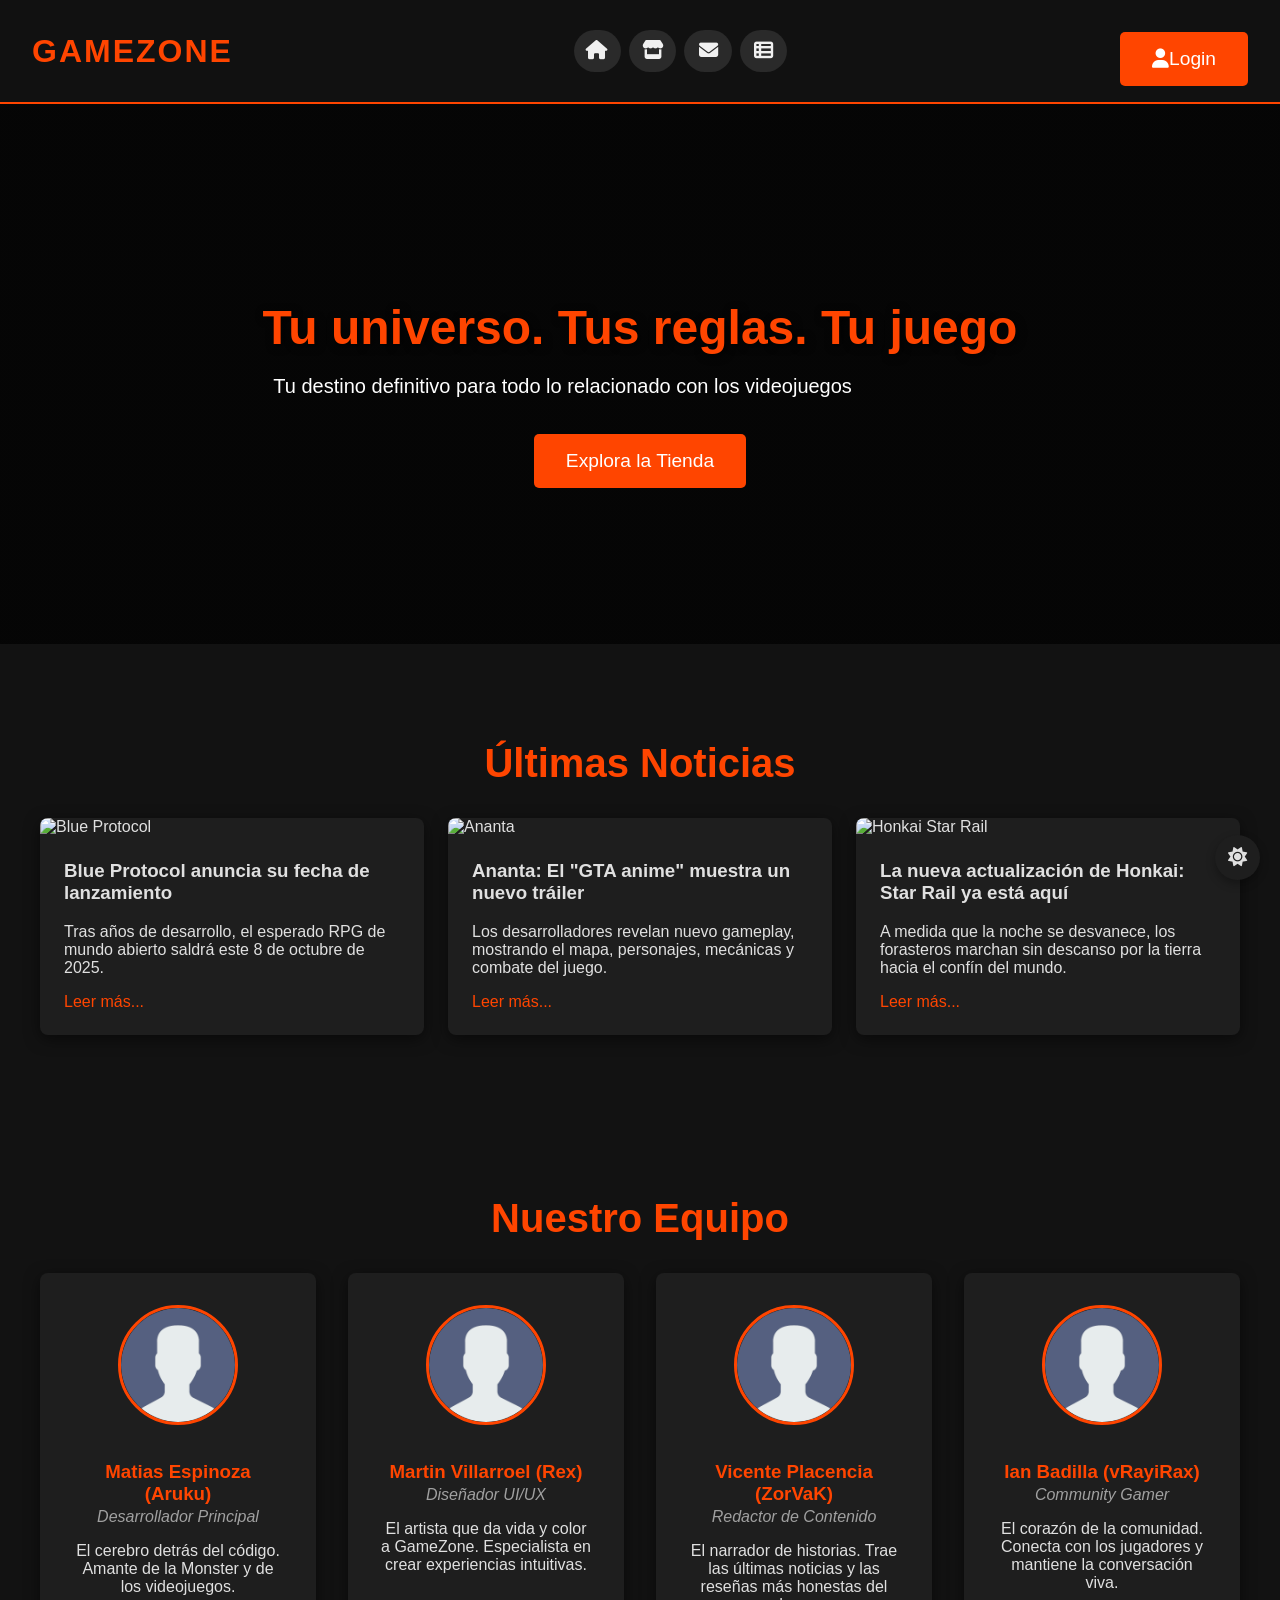
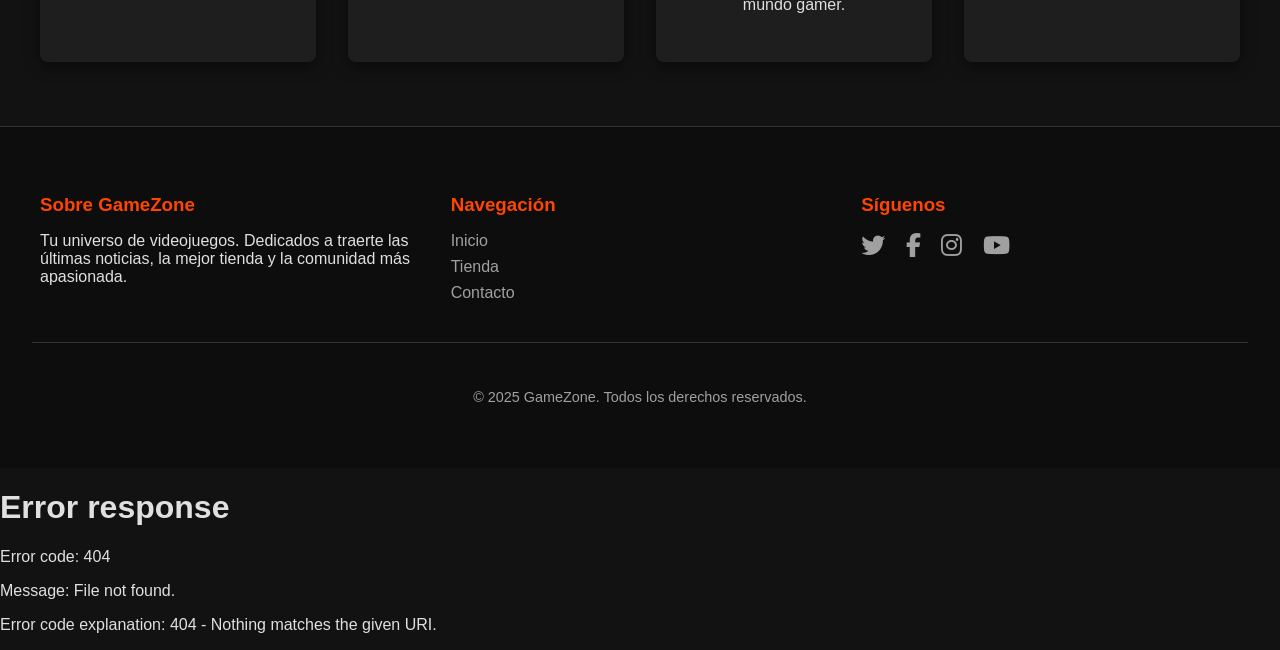
==== index.html @ aff03f30 "Evaluacion2" ====
<!DOCTYPE html>
<html lang="es">
<head>
    <meta charset="UTF-8">
    <meta name="viewport" content="width=device-width, initial-scale=1.0">
    <title>Inicio - GameZone</title>
    <link rel="stylesheet" href="https://cdnjs.cloudflare.com/ajax/libs/font-awesome/6.5.2/css/all.min.css">
    <link rel="stylesheet" href="/assets/css/style.css">
</head>
<body>

    <header>
    <h1><a href="index.html">GameZone</a></h1>

    <nav>
        <a href="index.html" class="nav-link"><i class="fas fa-home"></i><span class="nav-text">Inicio</span></a>
        <a href="tienda.html" class="nav-link"><i class="fas fa-store"></i><span class="nav-text">Tienda</span></a>
        <a href="contacto.html" class="nav-link"><i class="fas fa-envelope"></i><span class="nav-text">Contacto</span></a>
        <a href="categorias.html" class="nav-link"><i class="fas fa-th-list"></i><span class="nav-text">Categorías</span></a>
    </nav>

    <div class="header-actions">
        <a href="index.html#login" id="login-button" class="cta-button"><i class="fas fa-user"></i><span>Login</span></a>
        <a href="admin.html" id="admin-panel-link" class="action-button hidden"><i class="fas fa-user-shield"></i></a>
        <a href="#" id="cart-button" class="action-button hidden">
            <i class="fas fa-shopping-cart"></i>
            <span id="cart-badge" class="cart-badge hidden">0</span>
        </a>
        <div id="profile-menu" class="profile-menu hidden">
            <img src="" alt="Foto de perfil" id="profile-pic-header">
            <div class="dropdown-content">
                <a href="cuenta.html">Mi Cuenta</a>
                <a href="#" id="logout-btn">Cerrar Sesión</a>
            </div>
        </div>
    </div>
</header>

    <div id="login-modal-overlay" class="modal-overlay hidden">
    <div class="modal-container">
        <button id="close-login-modal-btn" class="close-btn">&times;</button>
        <div class="modal-content">
            <h3>Bienvenido de Nuevo</h3>
            <form id="login-form">
                <div class="form-group"><label for="login-email">Email</label><input type="email" id="login-email" required></div>
                <div class="form-group"><label for="login-password">Contraseña</label><input type="password" id="login-password" required></div>
                <button type="submit" class="cta-button form-button">Entrar</button>
            </form>
            <div class="modal-links">
                <a href="#" id="forgot-password-link">¿Olvidaste tu contraseña?</a>
                <a href="#" id="show-register-link">Crear una cuenta</a>
            </div>
        </div>
    </div>
</div>

<div id="register-modal-overlay" class="modal-overlay hidden">
    <div class="modal-container">
        <button id="close-register-modal-btn" class="close-btn">&times;</button>
        <div class="modal-content">
            <h3>Crea tu Cuenta</h3>
            <form id="register-form">
                <div class="form-group"><label for="register-username">Nombre de Usuario</label><input type="text" id="register-username" required></div>
                <div class="form-group"><label for="register-email">Email</label><input type="email" id="register-email" required></div>
                <div class="form-group"><label for="register-password">Contraseña</label><input type="password" id="register-password" required></div>
                <button type="submit" class="cta-button form-button">Registrarse</button>
            </form>
            <div class="modal-links">
                <a href="#" id="show-login-link">¿Ya tienes una cuenta? Inicia sesión</a>
            </div>
        </div>
    </div>
</div>

<div id="forgot-password-modal-overlay" class="modal-overlay hidden">
    <div class="modal-container">
        <button id="close-forgot-modal-btn" class="close-btn">&times;</button>
        <div class="modal-content">
            <h3>Recuperar Contraseña</h3>
            <p>Ingresa tu email y te mostraremos tu contraseña actual.</p>
            <form id="forgot-password-form">
                <div class="form-group"><label for="forgot-email">Email</label><input type="email" id="forgot-email" required></div>
                <button type="submit" class="cta-button form-button">Recuperar</button>
            </form>
            <div class="modal-links">
                <a href="#" id="back-to-login-link">Volver a Iniciar Sesión</a>
            </div>
        </div>
    </div>
</div>

    <main>
        <section id="hero">
            <div class="hero-content">
                <h2>Tu universo. Tus reglas. Tu juego</h2>
                <p>Tu destino definitivo para todo lo relacionado con los videojuegos</p>
                <a href="tienda.html" class="cta-button">Explora la Tienda</a>
            </div>
        </section>

        <section id="noticias">
            <h2>Últimas Noticias</h2>
            <div class="cards-container">
                <article class="card">
                    <img src="https://cdn1.epicgames.com/spt-assets/46fa0e1a8f734f27bf947f304224d1fd/blue-protocol-star-resonance-1mf5f.png" alt="Blue Protocol">
                    <div class="card-content">
                        <h3>Blue Protocol anuncia su fecha de lanzamiento</h3>
                        <p>Tras años de desarrollo, el esperado RPG de mundo abierto saldrá este 8 de octubre de 2025.</p>
                        <a href="#">Leer más...</a>
                    </div>
                </article>
                <article class="card">
                    <img src="https://www.anantagame.com/images/20250922/1758531082979_b6414f6476.png" alt="Ananta">
                    <div class="card-content">
                        <h3>Ananta: El "GTA anime" muestra un nuevo tráiler</h3>
                        <p>Los desarrolladores revelan nuevo gameplay, mostrando el mapa, personajes, mecánicas y combate del juego.</p>
                        <a href="#">Leer más...</a>
                    </div>
                </article>
                <article class="card">
                    <img src="https://cdn1.epicgames.com/spt-assets/6f3979ff608f42e286c83507a69b27f5/honkai-star-rail-5j6ol.jpg" alt="Honkai Star Rail">
                    <div class="card-content">
                        <h3>La nueva actualización de Honkai: Star Rail ya está aquí</h3>
                        <p>A medida que la noche se desvanece, los forasteros marchan sin descanso por la tierra hacia el confín del mundo.</p>
                        <a href="#">Leer más...</a>
                    </div>
                </article>
            </div>
        </section>

        <section id="sobre-nosotros">
            <h2>Nuestro Equipo</h2>
            <div class="team-container">
                <div class="team-card">
                    <img src="/assets/img/new-user.png" alt="Matias Espinoza">
                    <h3>Matias Espinoza (Aruku)</h3>
                    <h4>Desarrollador Principal</h4>
                    <p>El cerebro detrás del código. Amante de la Monster y de los videojuegos.</p>
                </div>
                <div class="team-card">
                    <img src="/assets/img/new-user.png" alt="Martin Villarroel">
                    <h3>Martin Villarroel (Rex)</h3>
                    <h4>Diseñador UI/UX</h4>
                    <p>El artista que da vida y color a GameZone. Especialista en crear experiencias intuitivas.</p>
                </div>
                <div class="team-card">
                    <img src="/assets/img/new-user.png" alt="Vicente Placencia">
                    <h3>Vicente Placencia (ZorVaK)</h3>
                    <h4>Redactor de Contenido</h4>
                    <p>El narrador de historias. Trae las últimas noticias y las reseñas más honestas del mundo gamer.</p>
                </div>
                <div class="team-card">
                    <img src="/assets/img/new-user.png" alt="Ian Badilla">
                    <h3>Ian Badilla (vRayiRax)</h3>
                    <h4>Community Gamer</h4>
                    <p>El corazón de la comunidad. Conecta con los jugadores y mantiene la conversación viva.</p>
                </div>
            </div>
        </section>
    </main>

    <footer>
        <div class="footer-container">
            <div class="footer-column">
                <h3>Sobre GameZone</h3>
                <p>Tu universo de videojuegos. Dedicados a traerte las últimas noticias, la mejor tienda y la comunidad más apasionada.</p>
            </div>
            <div class="footer-column">
                <h3>Navegación</h3>
                <a href="index.html">Inicio</a>
                <a href="tienda.html">Tienda</a>
                <a href="contacto.html">Contacto</a>
            </div>
            <div class="footer-column">
                <h3>Síguenos</h3>
                <div class="social-links">
                    <a href="#"><i class="fab fa-twitter"></i></a>
                    <a href="#"><i class="fab fa-facebook-f"></i></a>
                    <a href="#"><i class="fab fa-instagram"></i></a>
                    <a href="#"><i class="fab fa-youtube"></i></a>
                </div>
            </div>
        </div>
        <div class="footer-bottom">
            <p>&copy; 2025 GameZone. Todos los derechos reservados.</p>
        </div>
    </footer>

    <button id="theme-toggle-floating" class="action-button floating-btn">
        <i class="fas fa-sun"></i>
    </button>

    <script src="/assets/js/script.js"></script>

</body>
</html>
---- assets/css/style.css ----
/*Temas Variables */
:root {
    --bg-color: #121212;
    --bg-color-secondary: #1e1e1e;
    --bg-color-tertiary: #0d0d0d;
    --text-color: #e0e0e0;
    --text-color-secondary: #a0a0a0;
    --primary-color: #ff4500;
    --primary-color-hover: #e03e00;
    --border-color: #333;
    --shadow-color: rgba(0, 0, 0, 0.5);
    --shadow-color-primary: rgba(255, 69, 0, 0.4);
}

body.light-theme {
    --bg-color: #f4f4f4;
    --bg-color-secondary: #ffffff;
    --bg-color-tertiary: #e9e9e9;
    --text-color: #333333;
    --text-color-secondary: #757575;
    --border-color: #dddddd;
    --shadow-color: rgba(0, 0, 0, 0.1);
    --shadow-color-primary: rgba(255, 69, 0, 0.3);
}

/* 2. Estilos globales */
* {
    box-sizing: border-box;
}

body {
    font-family: 'Segoe UI', Tahoma, Geneva, Verdana, sans-serif;
    margin: 0;
    background-color: var(--bg-color);
    color: var(--text-color);
    transition: background-color 0.3s, color 0.3s;
}

main {
    padding: 0;
}

section {
    padding: 4rem 2rem;
}

section h2 {
    text-align: center;
    font-size: 2.5rem;
    margin-bottom: 2rem;
    color: var(--primary-color);
}

a {
    color: var(--primary-color);
    text-decoration: none;
}

/* 3. Header y navegacion */
header {
    background-color: rgba(18, 18, 18, 0.85);
    padding: 1rem 2rem;
    display: flex;
    justify-content: space-between;
    align-items: center;
    border-bottom: 2px solid var(--primary-color);
    position: sticky;
    top: 0;
    z-index: 100;
    backdrop-filter: blur(10px);
}

header h1 {
    margin: 0;
    font-size: 2rem;
    text-transform: uppercase;
    letter-spacing: 2px;
}

header h1 a {
    color: var(--primary-color);
    text-decoration: none;
}

nav {
    display: flex;
    align-items: center;
}

.nav-link {
    background-color: #2a2a2a;
    color: #f0f0f0;
    text-decoration: none;
    margin-left: 0.5rem;
    display: flex;
    align-items: center;
    padding: 0.7rem;
    border-radius: 50px;
    transition: all 0.4s ease-in-out;
    overflow: hidden;
}

.nav-link .fas {
    font-size: 1.2rem;
    min-width: 25px;
    text-align: center;
}

.nav-link .nav-text {
    width: 0;
    opacity: 0;
    margin-left: 0;
    white-space: nowrap;
    transition: all 0.3s ease-in-out;
}

.nav-link:hover {
    background-color: var(--primary-color);
    color: #fff;
    padding-right: 1rem;
}

.nav-link:hover .nav-text {
    width: auto;
    opacity: 1;
    margin-left: 0.5rem;
}

.header-actions {
    display: flex;
    align-items: center;
    gap: 1rem;
}

.profile-menu {
    position: relative;
    cursor: pointer;
}

.profile-menu img {
    width: 45px;
    height: 45px;
    border-radius: 50%;
    border: 2px solid var(--primary-color);
    object-fit: cover;
}

.dropdown-content {
    display: none;
    position: absolute;
    right: 0;
    background-color: var(--bg-color-secondary);
    min-width: 160px;
    box-shadow: 0px 8px 16px 0px rgba(0,0,0,0.2);
    z-index: 1;
    border-radius: 5px;
    overflow: hidden;
}

.dropdown-content a {
    color: var(--text-color);
    padding: 12px 16px;
    text-decoration: none;
    display: block;
    transition: background-color 0.2s;
}

.dropdown-content a:hover {
    background-color: var(--primary-color);
    color: #fff;
}

.profile-menu:hover .dropdown-content {
    display: block;
}

/* 4. Componentes generales */
.cta-button {
    display: inline-block;
    background-color: var(--primary-color);
    color: #fff;
    padding: 1rem 2rem;
    text-decoration: none;
    font-size: 1.2rem;
    border-radius: 5px;
    margin-top: 1rem;
    border: none;
    cursor: pointer;
    transition: background-color 0.3s ease, transform 0.2s ease;
}

.cta-button:hover {
    background-color: var(--primary-color-hover);
    transform: scale(1.05);
}

.action-button {
    background: var(--bg-color-secondary);
    border: none;
    color: var(--text-color);
    width: 45px;
    height: 45px;
    border-radius: 50%;
    cursor: pointer;
    font-size: 1.2rem;
    display: flex;
    justify-content: center;
    align-items: center;
    text-decoration: none;
    position: relative;
    transition: background-color 0.3s, transform 0.2s;
}

.action-button:hover {
    background: var(--primary-color);
    color: #fff;
    transform: scale(1.1);
}

.cards-container {
    display: grid;
    grid-template-columns: repeat(auto-fit, minmax(300px, 1fr));
    gap: 1.5rem;
    max-width: 1200px;
    margin: 0 auto;
}

.card {
    background-color: var(--bg-color-secondary);
    border-radius: 8px;
    overflow: hidden;
    box-shadow: 0 4px 15px var(--shadow-color);
    transition: transform 0.3s ease, box-shadow 0.3s ease;
}

.card:hover {
    transform: translateY(-10px);
    box-shadow: 0 8px 25px var(--shadow-color-primary);
}

.card img {
    width: 100%;
    height: auto;
    display: block;
}

.card .card-content {
    padding: 1.5rem;
}

.card h3 {
    margin-top: 0;
    color: var(--text-color);
}

/* 5. Estilo de pagina especifica */

/* --- Pagina Index --- */
#hero {
    height: 60vh;
    background-image: linear-gradient(rgba(0,0,0,0.7), rgba(0,0,0,0.7)), url('https://i.imgur.com/8V1c6bH.jpg');
    background-size: cover;
    background-position: center;
    display: flex;
    justify-content: center;
    align-items: center;
    text-align: center;
    color: #fff;
    padding: 0 2rem;
}

#hero h2 {
    font-size: 3rem;
    margin-bottom: 1rem;
    text-shadow: 2px 2px 8px rgba(0, 0, 0, 0.8);
}

#hero p {
    font-size: 1.25rem;
    max-width: 600px;
}

.team-container {
    display: grid;
    grid-template-columns: repeat(auto-fit, minmax(250px, 1fr));
    gap: 2rem;
    max-width: 1200px;
    margin: 0 auto;
}

.team-card {
    background-color: var(--bg-color-secondary);
    border-radius: 8px;
    padding: 2rem;
    text-align: center;
    box-shadow: 0 4px 15px var(--shadow-color);
    transition: transform 0.3s ease, box-shadow 0.3s ease;
}

.team-card:hover {
    transform: translateY(-10px);
    box-shadow: 0 8px 25px var(--shadow-color-primary);
}

.team-card img {
    width: 120px;
    height: 120px;
    border-radius: 50%;
    border: 3px solid var(--primary-color);
    margin-bottom: 1rem;
    object-fit: cover;
}

.team-card h3 {
    color: var(--primary-color);
    margin: 1rem 0 0.2rem 0;
}

.team-card h4 {
    color: var(--text-color-secondary);
    margin: 0;
    font-weight: normal;
    font-style: italic;
}

/* --- Pagina tienda --- */
#store-section {
    max-width: 1200px;
    margin: 0 auto;
    text-align: center;
}

.game-card {
    background-color: var(--bg-color-secondary);
    border-radius: 8px;
    overflow: hidden;
    text-align: left;
    box-shadow: 0 4px 15px var(--shadow-color);
    transition: transform 0.3s ease, box-shadow 0.3s ease;
}

.game-card:hover {
    transform: translateY(-10px);
    box-shadow: 0 8px 25px var(--shadow-color-primary);
}

.game-card img {
    width: 100%;
    height: auto;
    display: block;
}

.game-card-content {
    padding: 1.5rem;
}

.game-card .game-genre {
    font-size: 0.9rem;
    color: var(--text-color-secondary);
    margin: 0 0 1rem 0;
}

.game-card .game-price {
    font-size: 1.5rem;
    font-weight: bold;
    color: var(--primary-color);
    margin-bottom: 1.5rem;
}

.game-card .cta-button {
    width: 100%;
    text-align: center;
}

.store-filters {
    display: flex;
    gap: 1rem;
    margin: 2rem 0;
    flex-wrap: wrap;
    justify-content: center;
    align-items: center;
}
.store-filters input, .store-filters select {
    padding: 0.8rem;
    border: 1px solid var(--border-color);
    background-color: var(--bg-color-secondary);
    color: var(--text-color);
    border-radius: 5px;
    font-size: 1rem;
}
.store-filters input {
    width: 100%;
    max-width: 400px;
}

/* --- Pagina Contacto --- */
#contact-section {
    max-width: 1000px;
    margin: 0 auto;
    text-align: center;
}
.contact-container {
    display: flex;
    flex-wrap: wrap;
    gap: 2rem;
    text-align: left;
    margin-top: 2rem;
}
.contact-form {
    flex: 2;
    min-width: 300px;
}
.contact-info {
    flex: 1;
    min-width: 300px;
    background-color: var(--bg-color-secondary);
    padding: 2rem;
    border-radius: 8px;
}
.contact-info i {
    color: var(--primary-color);
    margin-right: 1rem;
    width: 20px;
    text-align: center;
}

/* --- CHECKOUT PAGE --- */
#checkout-section {
    max-width: 1000px;
    margin: 0 auto;
}
.checkout-container {
    display: grid;
    grid-template-columns: 1fr 1fr;
    gap: 2rem;
    margin-top: 2rem;
}
.checkout-summary, .checkout-form {
    background-color: var(--bg-color-secondary);
    padding: 2rem;
    border-radius: 8px;
}
#summary-items-container {
    max-height: 400px;
    overflow-y: auto;
}
.summary-item {
    display: flex;
    align-items: center;
    justify-content: space-between;
    padding: 1rem 0;
    border-bottom: 1px solid var(--border-color);
}
.summary-item img {
    width: 60px;
    height: 34px;
    object-fit: cover;
    border-radius: 4px;
}
.summary-total {
    display: flex;
    justify-content: space-between;
    font-size: 1.5rem;
    font-weight: bold;
    padding-top: 1rem;
    border-top: 2px solid var(--primary-color);
}
.form-group-row {
    display: flex;
    gap: 1rem;
}
@media (max-width: 768px) {
    .checkout-container {
        grid-template-columns: 1fr;
    }
}


/* 6. Modal y overlay */
.modal-overlay {
    position: fixed;
    top: 0;
    left: 0;
    width: 100%;
    height: 100%;
    background-color: rgba(0, 0, 0, 0.7);
    z-index: 2000;
    display: flex;
    justify-content: center;
    align-items: center;
    opacity: 1;
    transition: opacity 0.3s ease;
}

.modal-container {
    background-color: var(--bg-color-secondary);
    padding: 2.5rem;
    border-radius: 10px;
    width: 90%;
    max-width: 400px;
    box-shadow: 0 5px 20px rgba(0,0,0,0.4);
    position: relative;
    transform: scale(1);
    transition: transform 0.3s ease;
}

.modal-overlay.hidden {
    opacity: 0;
    pointer-events: none;
}

.modal-overlay.hidden .modal-container {
    transform: scale(0.9);
}

.close-btn {
    position: absolute;
    top: 10px;
    right: 15px;
    background: none;
    border: none;
    font-size: 2.5rem;
    color: var(--text-color-secondary);
    cursor: pointer;
}

.modal-content h3 {
    text-align: center;
    margin-top: 0;
    margin-bottom: 1.5rem;
}

.form-group {
    margin-bottom: 1rem;
}

.form-group label {
    display: block;
    margin-bottom: 0.5rem;
    font-size: 0.9rem;
    color: var(--text-color-secondary);
}

.form-group input, .form-group textarea {
    width: 100%;
    padding: 0.8rem;
    background-color: var(--bg-color);
    border: 1px solid var(--border-color);
    border-radius: 5px;
    color: var(--text-color);
}

.form-button {
    width: 100%;
    margin-top: 1rem;
    padding: 0.8rem;
}

.modal-links {
    text-align: center;
    margin-top: 1.5rem;
    display: flex;
    flex-direction: column;
    gap: 0.5rem;
}

.modal-links a:hover {
    text-decoration: underline;
}

.cart-badge {
    position: absolute;
    top: -5px;
    right: -10px;
    background-color: #dc3545;
    color: white;
    border-radius: 50%;
    padding: 0.2rem 0.5rem;
    font-size: 0.7rem;
    font-weight: bold;
    border: 2px solid var(--bg-color);
}
#cart-items-container {
    max-height: 400px;
    overflow-y: auto;
    margin-bottom: 1.5rem;
    padding-right: 1rem;
}
.cart-item {
    display: flex;
    align-items: center;
    gap: 1rem;
    border-bottom: 1px solid var(--border-color);
    padding: 1rem 0;
}
.cart-item img {
    width: 80px;
    height: 45px;
    object-fit: cover;
    border-radius: 4px;
}
.cart-item-info {
    flex-grow: 1;
}
.cart-item-info h4 {
    margin: 0;
    font-size: 1rem;
}
.cart-item .remove-from-cart-btn {
    background: none;
    border: none;
    color: #dc3545;
    font-size: 1.2rem;
    cursor: pointer;
}
.cart-summary {
    border-top: 2px solid var(--primary-color);
    padding-top: 1rem;
    text-align: right;
}
.cart-summary p {
    font-size: 1.5rem;
    font-weight: bold;
    margin: 0 0 1.5rem 0;
}
.cart-actions {
    display: flex;
    justify-content: flex-end;
    gap: 1rem;
}

/* 7. Footer */
footer {
    padding: 3rem 2rem;
    background-color: var(--bg-color-tertiary);
    border-top: 1px solid var(--border-color);
}
.footer-container {
    display: grid;
    grid-template-columns: repeat(auto-fit, minmax(250px, 1fr));
    gap: 2rem;
    max-width: 1200px;
    margin: 0 auto 2rem;
}
.footer-column h3 {
    color: var(--primary-color);
    margin-bottom: 1rem;
}
.footer-column a {
    color: var(--text-color-secondary);
    display: block;
    margin-bottom: 0.5rem;
    transition: color 0.2s;
}
.footer-column a:hover {
    color: var(--primary-color);
}
.social-links a {
    display: inline-block;
    margin-right: 1rem;
    font-size: 1.5rem;
}
.footer-bottom {
    text-align: center;
    padding-top: 2rem;
    border-top: 1px solid var(--border-color);
    font-size: 0.9rem;
    color: var(--text-color-secondary);
}

/* 8. Utilidades */
.hidden {
    display: none !important;
}

.floating-btn {
    position: fixed;
    bottom: 20px;
    right: 20px;
    z-index: 1000;
    box-shadow: 0 4px 10px rgba(0,0,0,0.3);
}









/* --- Página Categorías --- */
.categories-hero {
    background: linear-gradient(135deg, var(--primary-color) 0%, #ff6b35 100%);
    padding: 3rem 2rem;
    text-align: center;
    color: white;
}

.categories-hero h1 {
    font-size: 3rem;
    margin-bottom: 1rem;
    text-shadow: 2px 2px 4px rgba(0,0,0,0.3);
}

.categories-hero p {
    font-size: 1.2rem;
    max-width: 600px;
    margin: 0 auto;
}

.categories-grid {
    display: grid;
    grid-template-columns: repeat(auto-fit, minmax(250px, 1fr));
    gap: 1.5rem;
    padding: 3rem 2rem;
    max-width: 1200px;
    margin: 0 auto;
}

.category-card {
    background: var(--primary-color);
    border-radius: 12px;
    padding: 2rem;
    text-align: center;
    box-shadow: 0 8px 25px var(--shadow-color);
    transition: all 0.3s ease;
    border: 3px solid var(--primary-color);
    cursor: pointer;
    min-height: 120px;
    display: flex;
    align-items: center;
    justify-content: center;
}

.category-card:hover {
    background: var(--primary-color-hover);
    border-color: var(--primary-color-hover);
    transform: translateY(-8px);
    box-shadow: 0 12px 35px var(--shadow-color-primary);
}

.category-card h3 {
    color: white;
    margin: 0;
    font-size: 1.5rem;
    font-weight: bold;
    text-shadow: 1px 1px 2px rgba(0,0,0,0.5);
}

@media (max-width: 768px) {
    .categories-grid {
        grid-template-columns: 1fr;
        padding: 2rem 1rem;
    }
    
    .categories-hero h1 {
        font-size: 2.5rem;
    }
}












/* --- Páginas de Categorías Individuales --- */
.category-hero {
    background: linear-gradient(135deg, var(--primary-color) 0%, #ff6b35 100%);
    padding: 3rem 2rem;
    text-align: center;
    color: white;
}

.category-hero h1 {
    font-size: 3rem;
    margin-bottom: 1rem;
    text-shadow: 2px 2px 4px rgba(0,0,0,0.3);
}

.category-hero p {
    font-size: 1.2rem;
    max-width: 600px;
    margin: 0 auto;
}

.featured-game {
    max-width: 800px;
    margin: 3rem auto;
    background: var(--bg-color-secondary);
    border-radius: 12px;
    overflow: hidden;
    box-shadow: 0 8px 25px var(--shadow-color);
}

.featured-game-image {
    width: 100%;
    height: 400px;
    object-fit: cover;
}

.featured-game-content {
    padding: 2rem;
}

.featured-game h2 {
    color: var(--primary-color);
    margin-bottom: 1rem;
}

.featured-game p {
    color: var(--text-color);
    line-height: 1.6;
    margin-bottom: 1.5rem;
}

.featured-game-price {
    font-size: 2rem;
    font-weight: bold;
    color: var(--primary-color);
    text-align: center;
    padding: 1rem;
    border-top: 2px solid var(--border-color);
}

@media (max-width: 768px) {
    .category-hero h1 {
        font-size: 2.5rem;
    }
    
    .featured-game-image {
        height: 250px;
    }
}










/* --- Páginas de Categorías Individuales --- */
.category-hero {
    background: linear-gradient(135deg, var(--primary-color) 0%, #ff6b35 100%);
    padding: 3rem 2rem;
    text-align: center;
    color: white;
}

.category-hero h1 {
    font-size: 3rem;
    margin-bottom: 1rem;
    text-shadow: 2px 2px 4px rgba(0,0,0,0.3);
}

.category-hero p {
    font-size: 1.2rem;
    max-width: 600px;
    margin: 0 auto;
}

/* --- Juegos por Categoría --- */
.category-games-grid {
    display: grid;
    grid-template-columns: repeat(auto-fit, minmax(300px, 1fr));
    gap: 2rem;
    padding: 3rem 2rem;
    max-width: 1200px;
    margin: 0 auto;
}

.category-game-card {
    background: var(--bg-color-secondary);
    border-radius: 12px;
    overflow: hidden;
    box-shadow: 0 8px 25px var(--shadow-color);
    transition: all 0.3s ease;
}

.category-game-card:hover {
    transform: translateY(-5px);
    box-shadow: 0 12px 35px var(--shadow-color-primary);
}

.category-game-image {
    width: 100%;
    height: 200px;
    object-fit: cover;
}

.category-game-content {
    padding: 1.5rem;
}

.category-game-title {
    color: var(--text-color);
    margin: 0 0 1rem 0;
    font-size: 1.3rem;
    min-height: 3rem;
}

.category-game-price {
    font-size: 1.5rem;
    font-weight: bold;
    color: var(--primary-color);
    text-align: center;
    padding: 1rem;
    border-top: 1px solid var(--border-color);
    margin-top: 1rem;
}

@media (max-width: 768px) {
    .category-hero h1 {
        font-size: 2.5rem;
    }
    
    .category-games-grid {
        grid-template-columns: 1fr;
        padding: 2rem 1rem;
    }
    
    .category-game-image {
        height: 180px;
    }
}
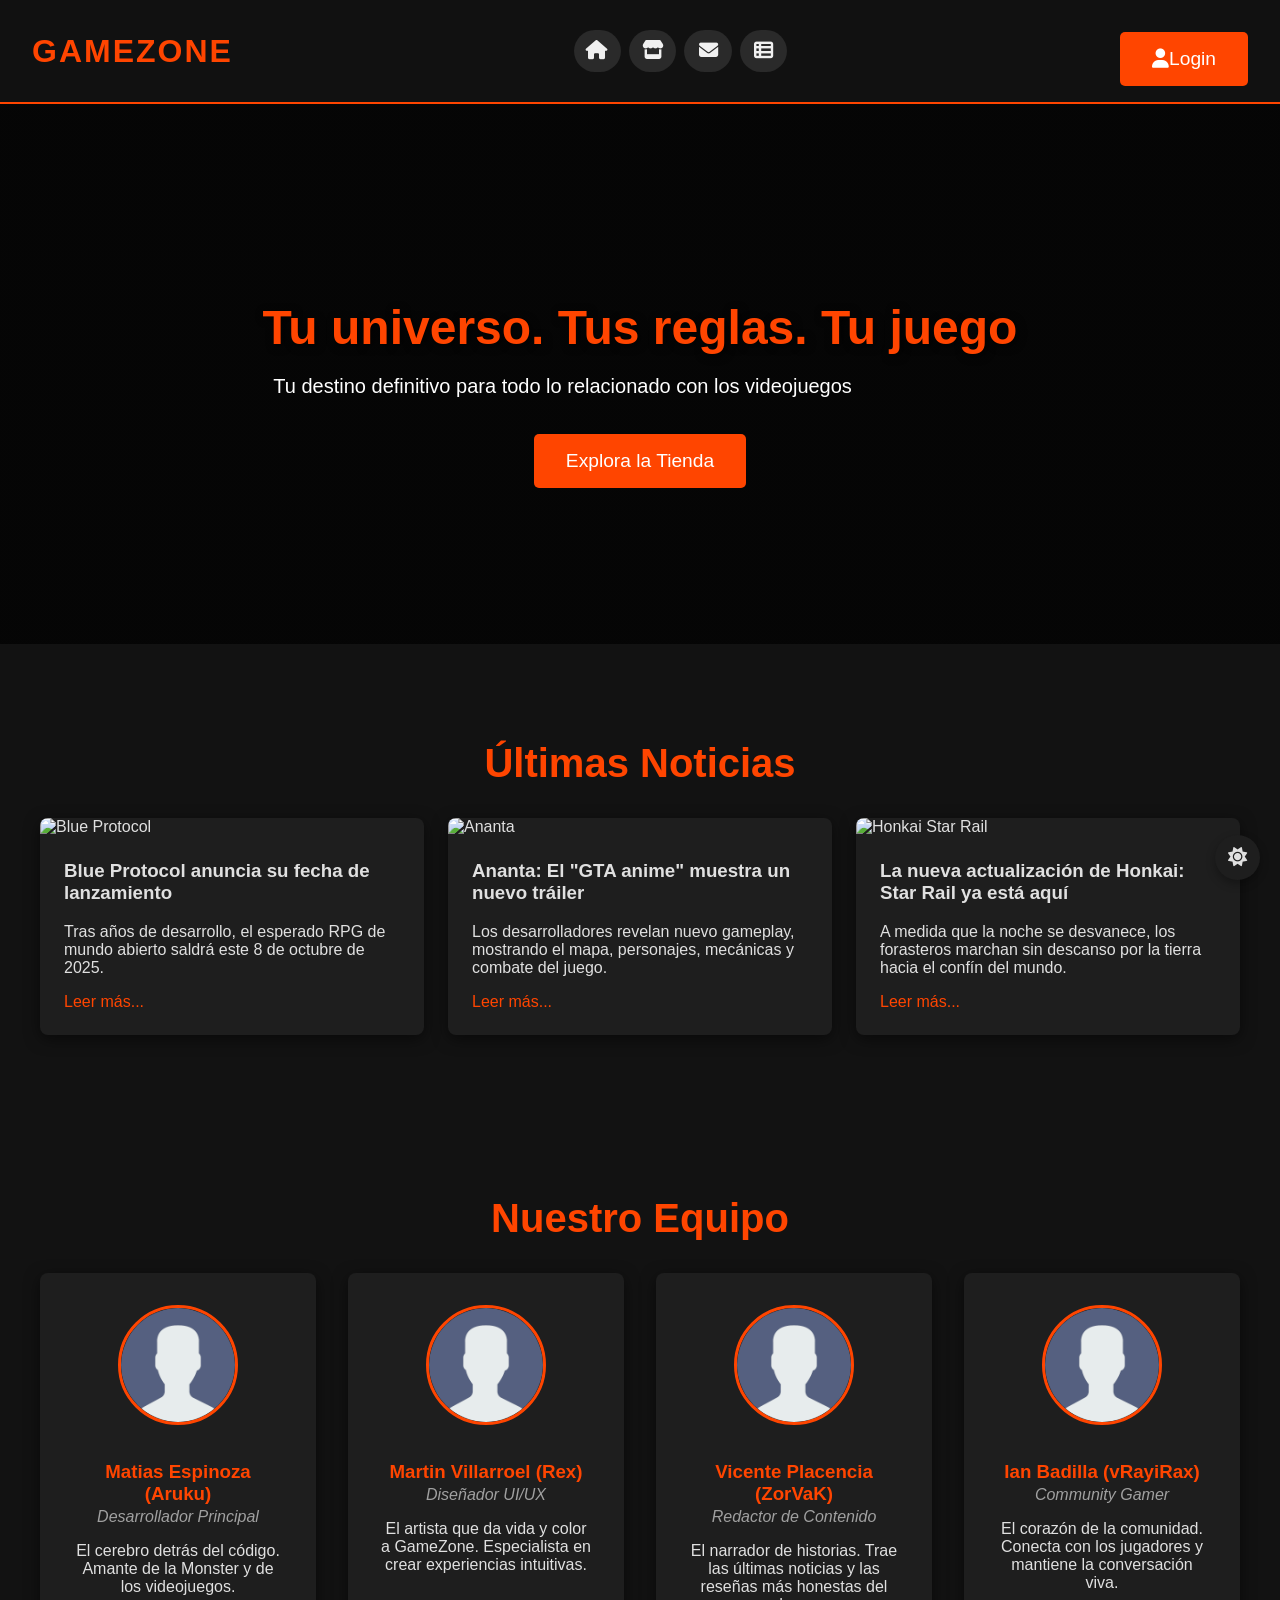
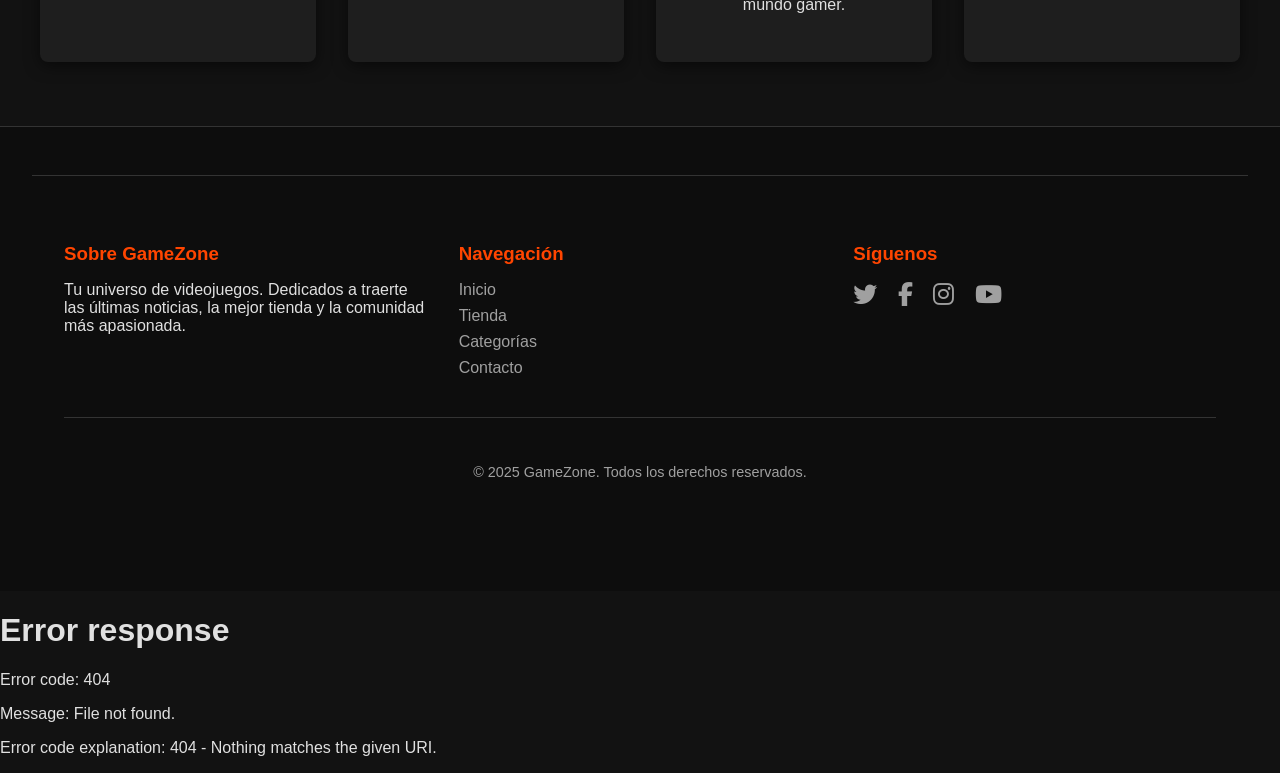
==== commit 395aad56: "Cambios y perfecciones" ====
--- a/index.html
+++ b/index.html
@@ -160,6 +160,7 @@
     </main>
 
     <footer>
+    <footer>
         <div class="footer-container">
             <div class="footer-column">
                 <h3>Sobre GameZone</h3>
@@ -169,6 +170,7 @@
                 <h3>Navegación</h3>
                 <a href="index.html">Inicio</a>
                 <a href="tienda.html">Tienda</a>
+                <a href="categorias.html">Categorías</a>
                 <a href="contacto.html">Contacto</a>
             </div>
             <div class="footer-column">
@@ -186,6 +188,7 @@
         </div>
     </footer>
 
+
     <button id="theme-toggle-floating" class="action-button floating-btn">
         <i class="fas fa-sun"></i>
     </button>
--- a/assets/css/style.css
+++ b/assets/css/style.css
@@ -1,4 +1,3 @@
-/*Temas Variables */
 :root {
     --bg-color: #121212;
     --bg-color-secondary: #1e1e1e;
@@ -23,7 +22,6 @@
     --shadow-color-primary: rgba(255, 69, 0, 0.3);
 }
 
-/* 2. Estilos globales */
 * {
     box-sizing: border-box;
 }
@@ -56,7 +54,6 @@
     text-decoration: none;
 }
 
-/* 3. Header y navegacion */
 header {
     background-color: rgba(18, 18, 18, 0.85);
     padding: 1rem 2rem;
@@ -174,7 +171,6 @@
     display: block;
 }
 
-/* 4. Componentes generales */
 .cta-button {
     display: inline-block;
     background-color: var(--primary-color);
@@ -219,7 +215,7 @@
 
 .cards-container {
     display: grid;
-    grid-template-columns: repeat(auto-fit, minmax(300px, 1fr));
+    grid-template-columns: repeat(auto-fit, minmax(320px, 1fr));
     gap: 1.5rem;
     max-width: 1200px;
     margin: 0 auto;
@@ -253,9 +249,6 @@
     color: var(--text-color);
 }
 
-/* 5. Estilo de pagina especifica */
-
-/* --- Pagina Index --- */
 #hero {
     height: 60vh;
     background-image: linear-gradient(rgba(0,0,0,0.7), rgba(0,0,0,0.7)), url('https://i.imgur.com/8V1c6bH.jpg');
@@ -323,7 +316,6 @@
     font-style: italic;
 }
 
-/* --- Pagina tienda --- */
 #store-section {
     max-width: 1200px;
     margin: 0 auto;
@@ -337,6 +329,9 @@
     text-align: left;
     box-shadow: 0 4px 15px var(--shadow-color);
     transition: transform 0.3s ease, box-shadow 0.3s ease;
+    display: flex;
+    flex-direction: column;
+    height: 450px;
 }
 
 .game-card:hover {
@@ -346,12 +341,25 @@
 
 .game-card img {
     width: 100%;
-    height: auto;
+    height: 200px;
+    object-fit: cover;
     display: block;
 }
 
 .game-card-content {
     padding: 1.5rem;
+    flex-grow: 1;
+    display: flex;
+    flex-direction: column;
+    justify-content: space-between;
+}
+
+.game-card h3 {
+    margin: 0 0 0.5rem 0;
+    color: var(--text-color);
+    font-size: 1.2rem;
+    min-height: 2.8rem;
+    line-height: 1.3;
 }
 
 .game-card .game-genre {
@@ -364,12 +372,16 @@
     font-size: 1.5rem;
     font-weight: bold;
     color: var(--primary-color);
-    margin-bottom: 1.5rem;
+    margin: 1rem 0;
+    text-align: center;
 }
 
 .game-card .cta-button {
     width: 100%;
     text-align: center;
+    padding: 0.8rem 1rem;
+    font-size: 1rem;
+    margin-top: auto;
 }
 
 .store-filters {
@@ -393,7 +405,6 @@
     max-width: 400px;
 }
 
-/* --- Pagina Contacto --- */
 #contact-section {
     max-width: 1000px;
     margin: 0 auto;
@@ -424,7 +435,6 @@
     text-align: center;
 }
 
-/* --- CHECKOUT PAGE --- */
 #checkout-section {
     max-width: 1000px;
     margin: 0 auto;
@@ -475,8 +485,6 @@
     }
 }
 
-
-/* 6. Modal y overlay */
 .modal-overlay {
     position: fixed;
     top: 0;
@@ -629,7 +637,6 @@
     gap: 1rem;
 }
 
-/* 7. Footer */
 footer {
     padding: 3rem 2rem;
     background-color: var(--bg-color-tertiary);
@@ -668,7 +675,6 @@
     color: var(--text-color-secondary);
 }
 
-/* 8. Utilidades */
 .hidden {
     display: none !important;
 }
@@ -681,15 +687,6 @@
     box-shadow: 0 4px 10px rgba(0,0,0,0.3);
 }
 
-
-
-
-
-
-
-
-
-/* --- Página Categorías --- */
 .categories-hero {
     background: linear-gradient(135deg, var(--primary-color) 0%, #ff6b35 100%);
     padding: 3rem 2rem;
@@ -759,18 +756,6 @@
     }
 }
 
-
-
-
-
-
-
-
-
-
-
-
-/* --- Páginas de Categorías Individuales --- */
 .category-hero {
     background: linear-gradient(135deg, var(--primary-color) 0%, #ff6b35 100%);
     padding: 3rem 2rem;
@@ -839,16 +824,6 @@
     }
 }
 
-
-
-
-
-
-
-
-
-
-/* --- Páginas de Categorías Individuales --- */
 .category-hero {
     background: linear-gradient(135deg, var(--primary-color) 0%, #ff6b35 100%);
     padding: 3rem 2rem;
@@ -868,7 +843,6 @@
     margin: 0 auto;
 }
 
-/* --- Juegos por Categoría --- */
 .category-games-grid {
     display: grid;
     grid-template-columns: repeat(auto-fit, minmax(300px, 1fr));
@@ -884,6 +858,9 @@
     overflow: hidden;
     box-shadow: 0 8px 25px var(--shadow-color);
     transition: all 0.3s ease;
+    display: flex;
+    flex-direction: column;
+    height: 380px;
 }
 
 .category-game-card:hover {
@@ -899,6 +876,10 @@
 
 .category-game-content {
     padding: 1.5rem;
+    flex-grow: 1;
+    display: flex;
+    flex-direction: column;
+    justify-content: space-between;
 }
 
 .category-game-title {
@@ -906,16 +887,17 @@
     margin: 0 0 1rem 0;
     font-size: 1.3rem;
     min-height: 3rem;
+    line-height: 1.3;
 }
 
 .category-game-price {
-    font-size: 1.5rem;
+    font-size: 1.6rem;
     font-weight: bold;
     color: var(--primary-color);
     text-align: center;
-    padding: 1rem;
+    padding: 1.2rem;
     border-top: 1px solid var(--border-color);
-    margin-top: 1rem;
+    margin-top: auto;
 }
 
 @media (max-width: 768px) {
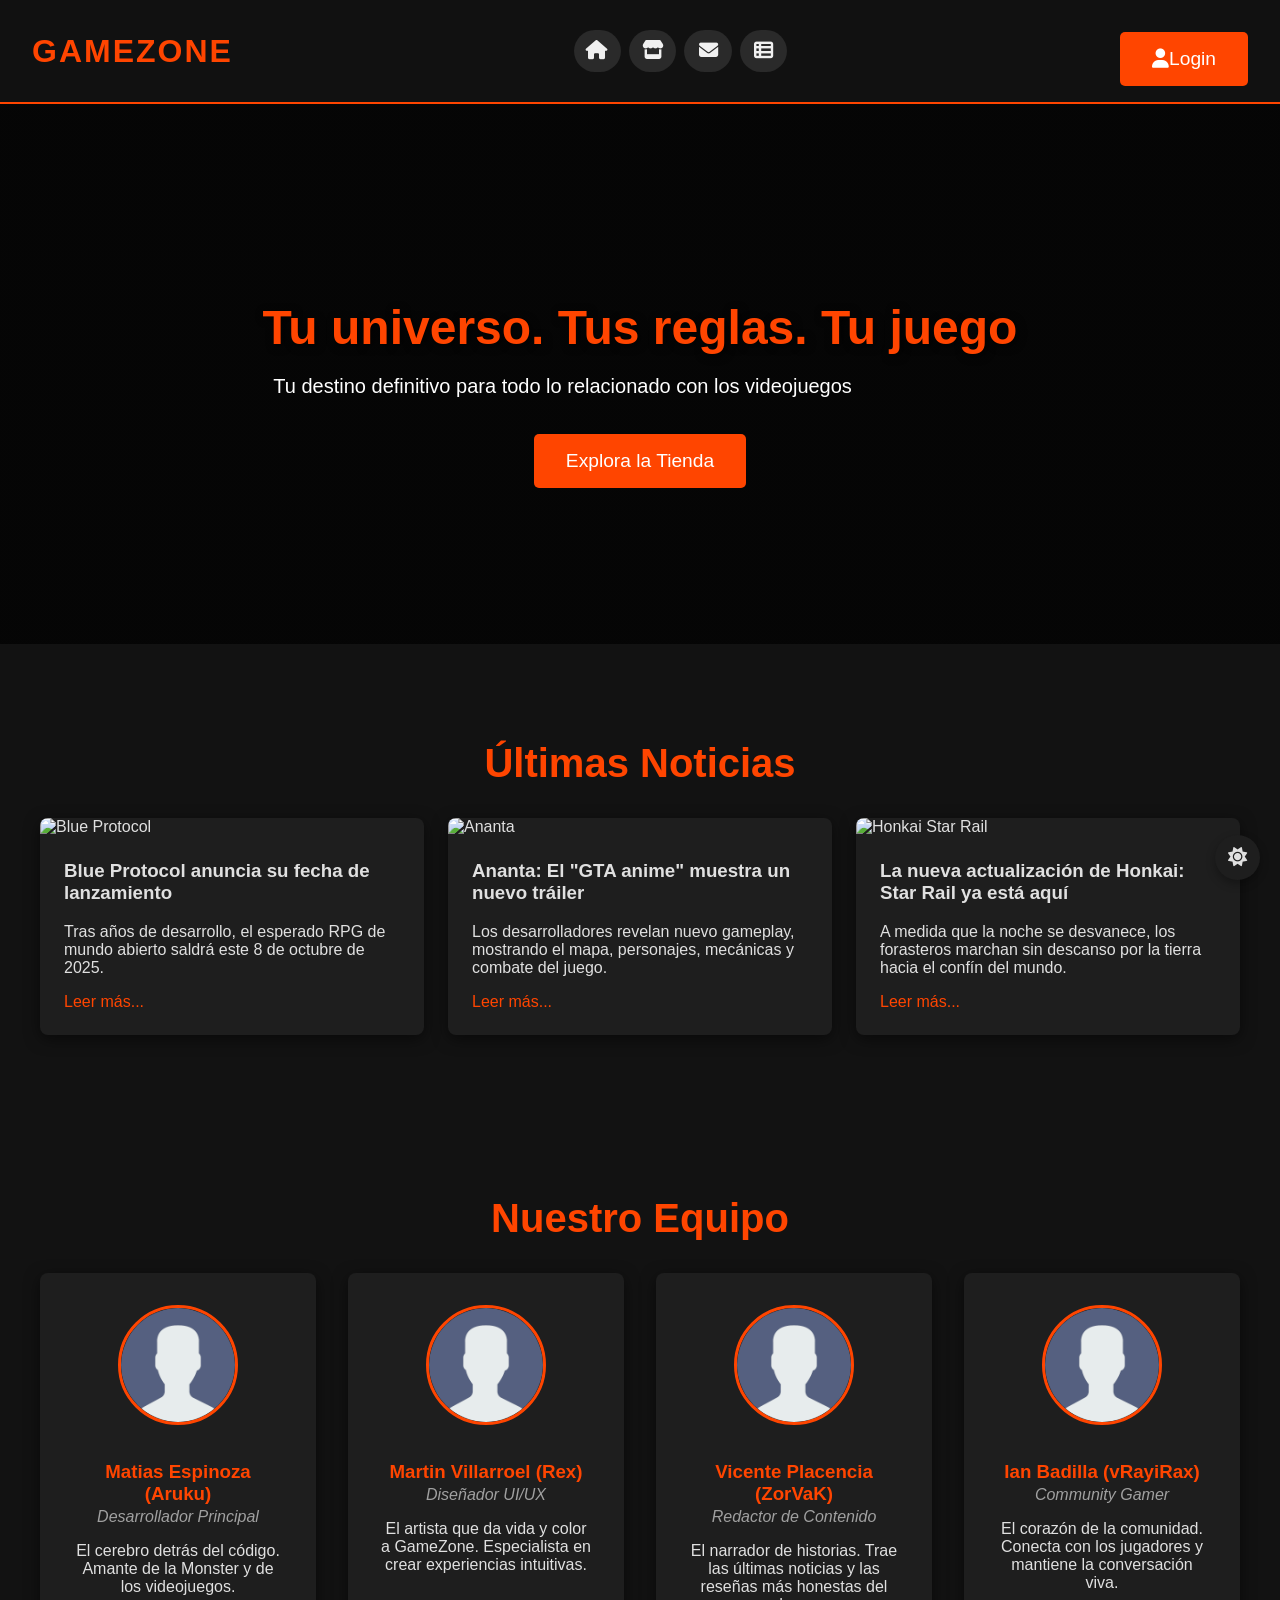
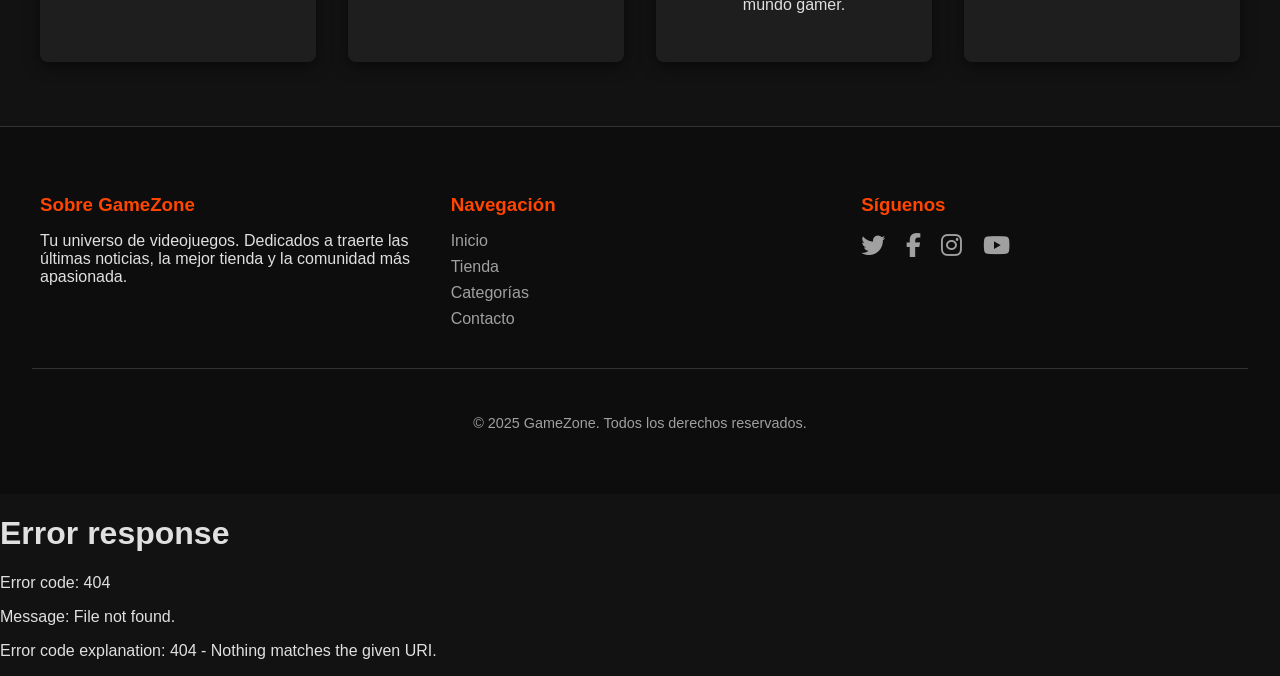
==== commit a38ab69a: "Actualización" ====
--- a/index.html
+++ b/index.html
@@ -160,7 +160,6 @@
     </main>
 
     <footer>
-    <footer>
         <div class="footer-container">
             <div class="footer-column">
                 <h3>Sobre GameZone</h3>
